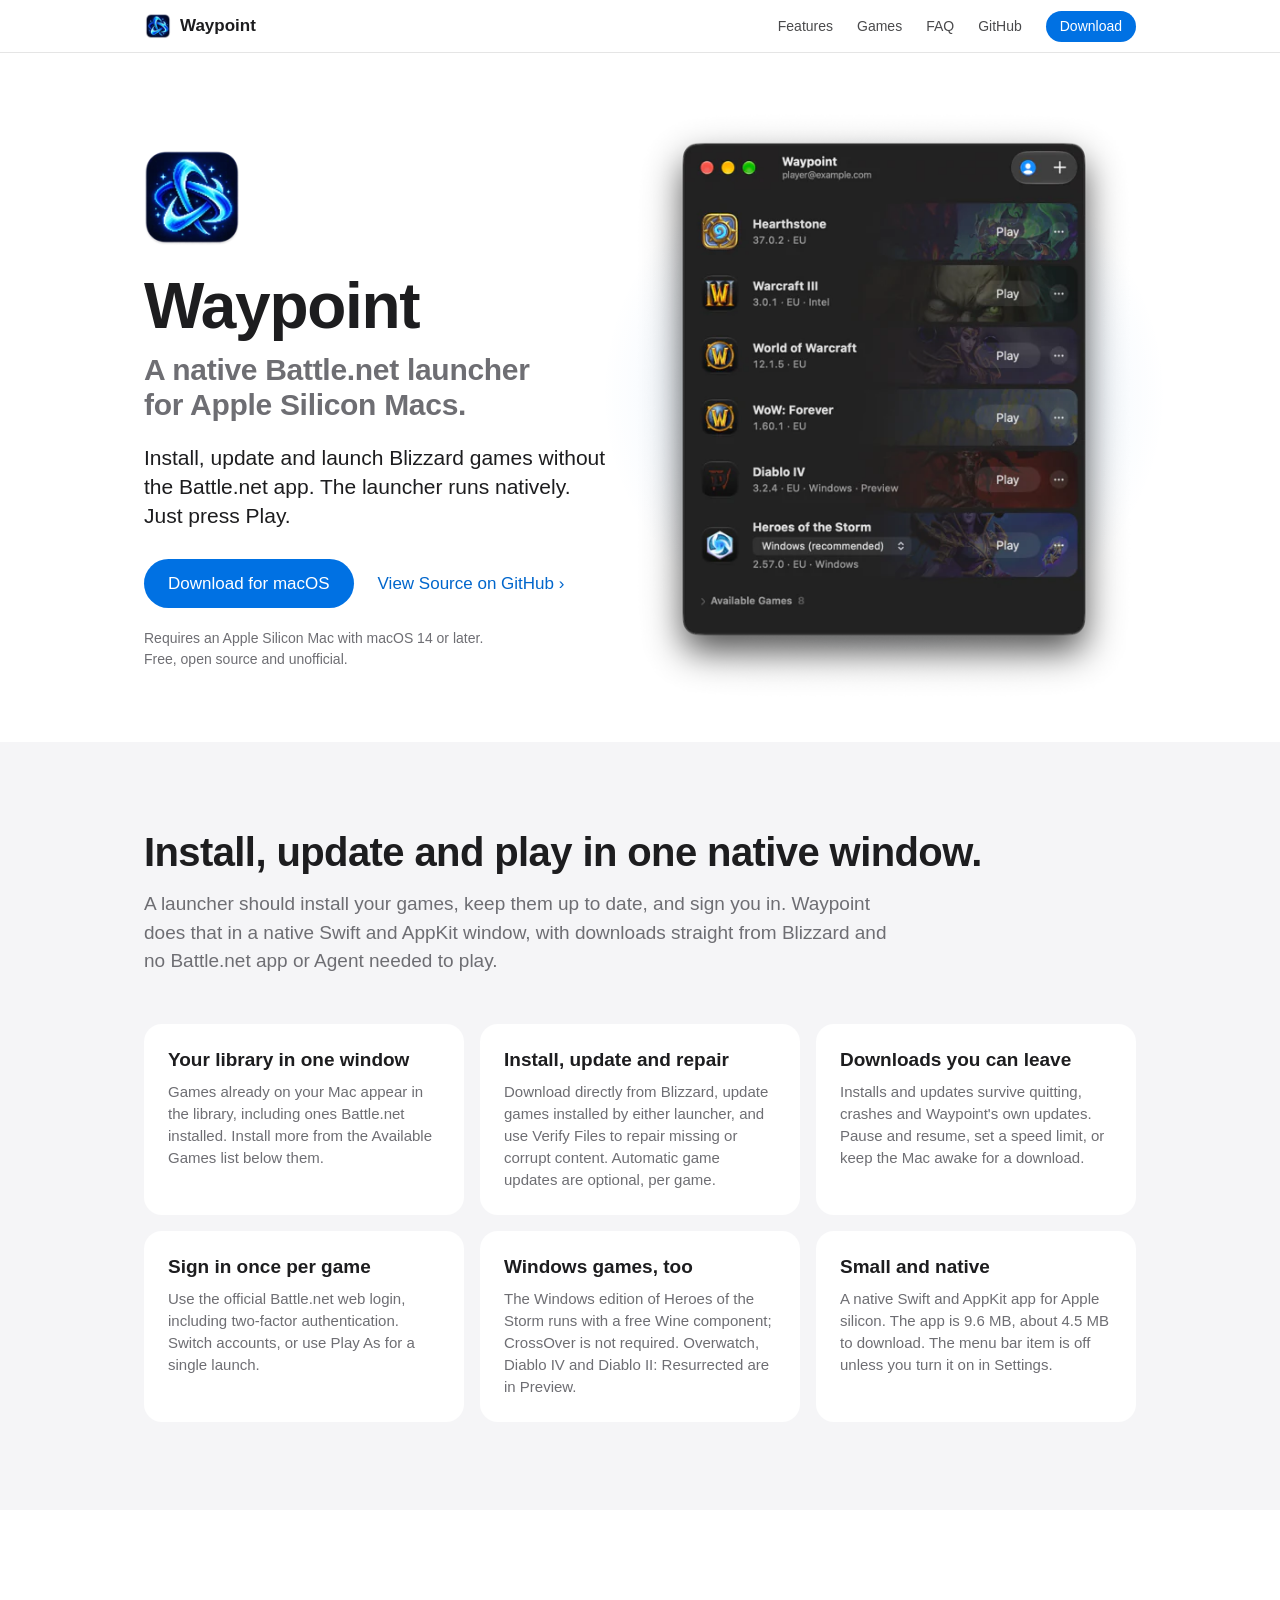
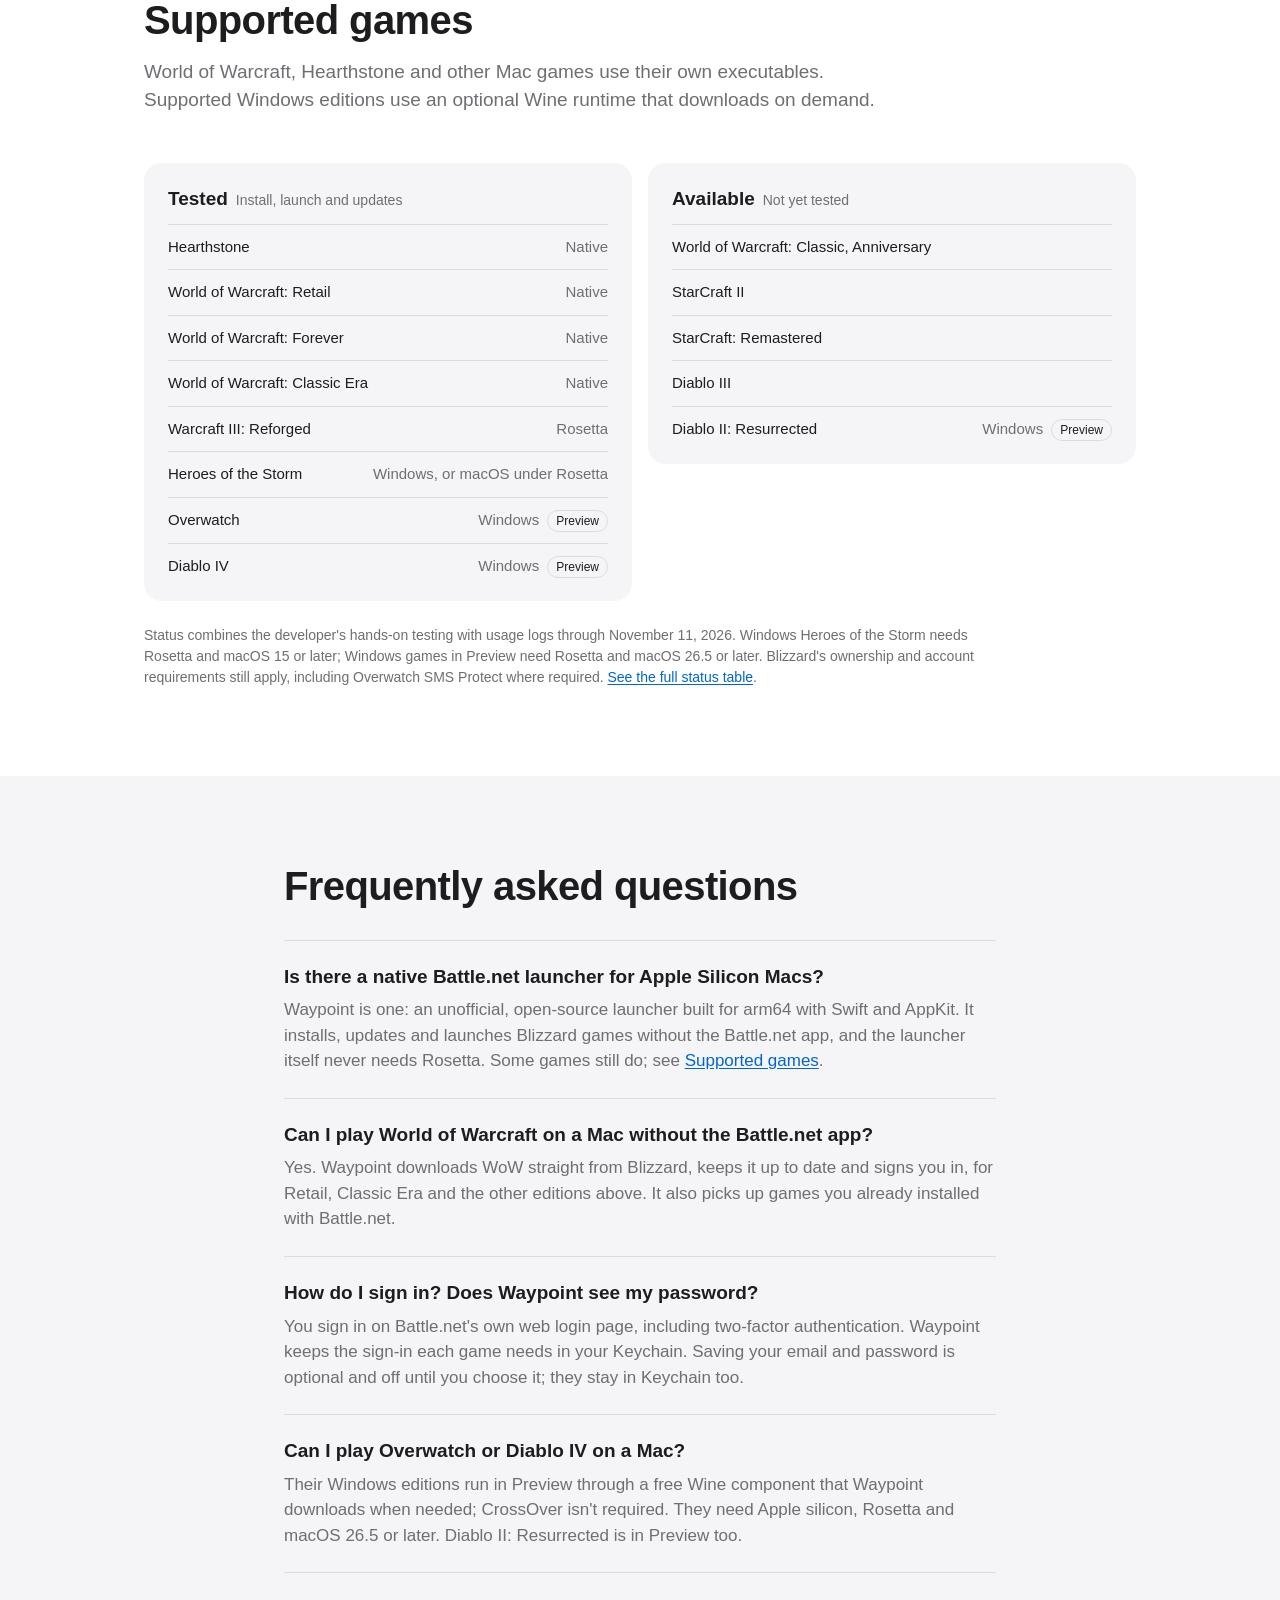
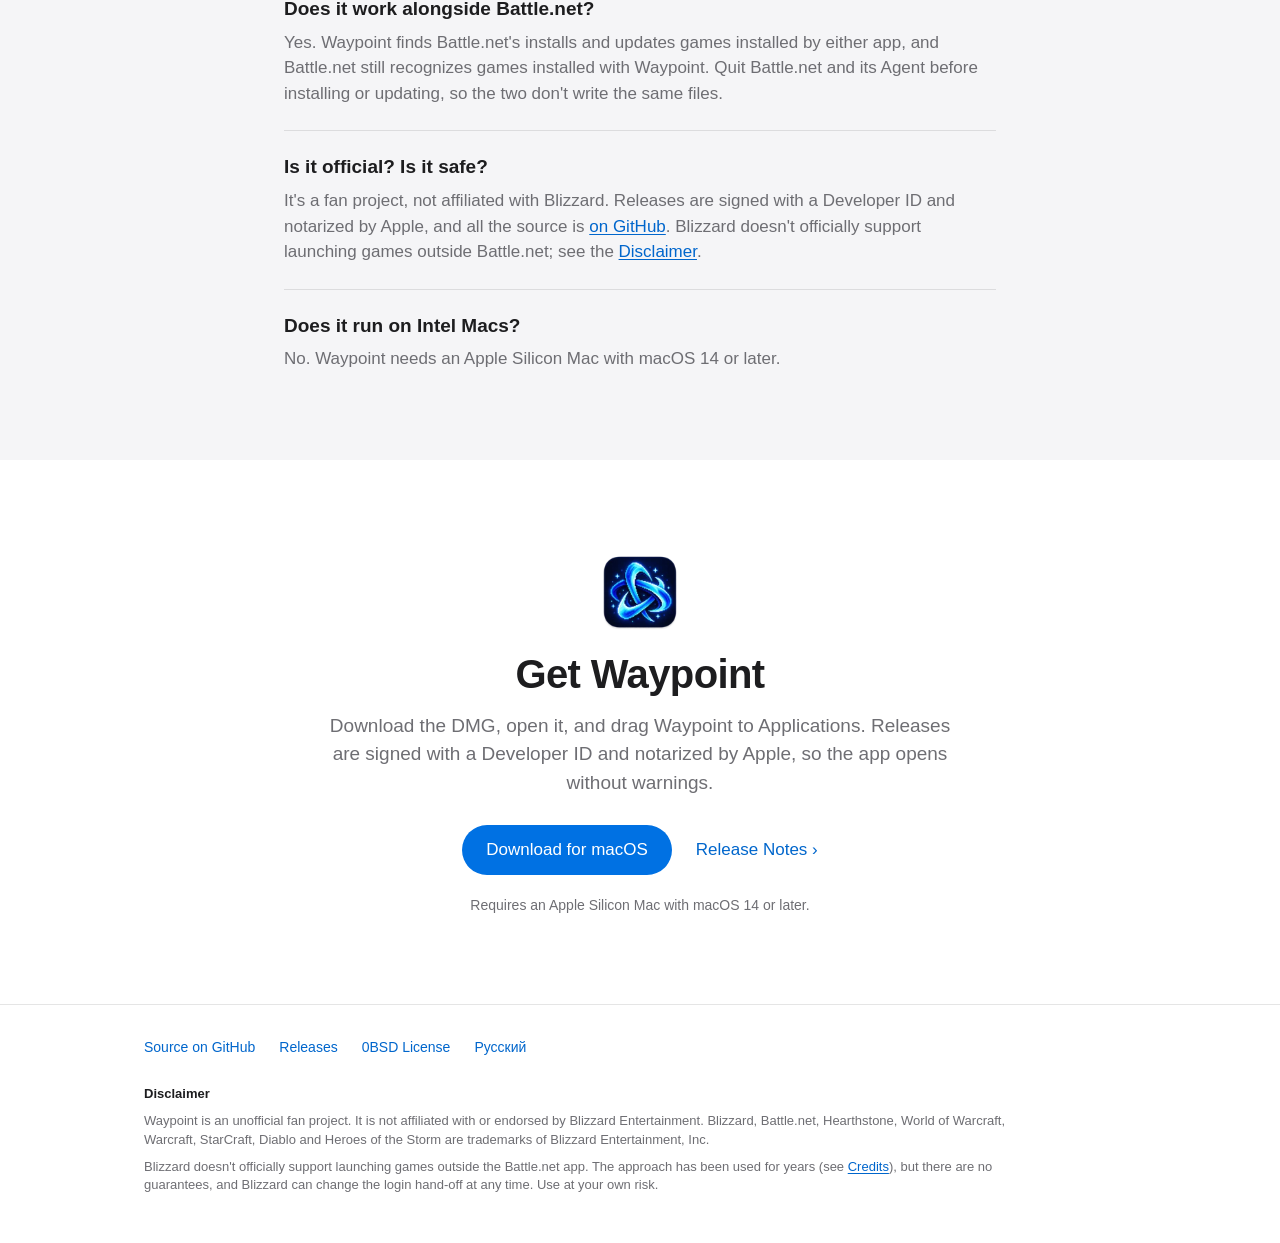
==== site/index.html @ c8919834 "Add a landing page for GitHub Pages A static page in site/ (no JavaScript, no third-party requests) " ====
<!doctype html>
<html lang="en">
<head>
<meta charset="utf-8">
<meta name="viewport" content="width=device-width, initial-scale=1">
<title>Waypoint: Native Battle.net Launcher for Apple Silicon Macs</title>
<meta name="description" content="Unofficial, open-source native Battle.net launcher for Mac. Install, update and play World of Warcraft and more on Apple Silicon without the Battle.net app.">
<link rel="canonical" href="https://wowlocal.github.io/waypoint-launcher/">
<meta name="color-scheme" content="light dark">
<meta name="theme-color" content="#ffffff" media="(prefers-color-scheme: light)">
<meta name="theme-color" content="#000000" media="(prefers-color-scheme: dark)">
<link rel="icon" type="image/png" sizes="64x64" href="favicon.png">
<link rel="apple-touch-icon" href="apple-touch-icon.png">
<link rel="stylesheet" href="style.css">

<meta property="og:type" content="website">
<meta property="og:site_name" content="Waypoint">
<meta property="og:locale" content="en_US">
<meta property="og:url" content="https://wowlocal.github.io/waypoint-launcher/">
<meta property="og:title" content="Waypoint: Native Battle.net Launcher for Apple Silicon Macs">
<meta property="og:description" content="Install, update and play World of Warcraft and other Blizzard games on your Mac without the Battle.net app. Unofficial and open source.">
<meta property="og:image" content="https://wowlocal.github.io/waypoint-launcher/og.jpg">
<meta property="og:image:type" content="image/jpeg">
<meta property="og:image:width" content="1200">
<meta property="og:image:height" content="630">
<meta property="og:image:alt" content="Waypoint, a native Battle.net launcher for Apple Silicon Macs, next to its library window with six installed games">
<meta name="twitter:card" content="summary_large_image">
<meta name="twitter:title" content="Waypoint: Native Battle.net Launcher for Apple Silicon Macs">
<meta name="twitter:description" content="Install, update and play World of Warcraft and other Blizzard games on your Mac without the Battle.net app. Unofficial and open source.">
<meta name="twitter:image" content="https://wowlocal.github.io/waypoint-launcher/og.jpg">
<meta name="twitter:image:alt" content="Waypoint, a native Battle.net launcher for Apple Silicon Macs, next to its library window with six installed games">

<script type="application/ld+json">
{
  "@context": "https://schema.org",
  "@type": "SoftwareApplication",
  "name": "Waypoint",
  "description": "Unofficial, open-source native Battle.net launcher for Apple Silicon Macs. Installs, updates and launches World of Warcraft and other Blizzard games without the Battle.net app.",
  "url": "https://wowlocal.github.io/waypoint-launcher/",
  "applicationCategory": "UtilitiesApplication",
  "operatingSystem": "macOS 14 or later",
  "processorRequirements": "Apple Silicon (arm64)",
  "downloadUrl": "https://github.com/wowlocal/waypoint-launcher/releases/latest",
  "releaseNotes": "https://github.com/wowlocal/waypoint-launcher/releases",
  "image": "https://wowlocal.github.io/waypoint-launcher/og.jpg",
  "screenshot": "https://wowlocal.github.io/waypoint-launcher/img/screenshot-1104.webp",
  "license": "https://github.com/wowlocal/waypoint-launcher/blob/main/LICENSE",
  "sameAs": "https://github.com/wowlocal/waypoint-launcher",
  "isAccessibleForFree": true,
  "offers": {
    "@type": "Offer",
    "price": "0",
    "priceCurrency": "USD"
  }
}
</script>
<script type="application/ld+json">
{
  "@context": "https://schema.org",
  "@type": "FAQPage",
  "mainEntity": [
    {
      "@type": "Question",
      "name": "Is there a native Battle.net launcher for Apple Silicon Macs?",
      "acceptedAnswer": {
        "@type": "Answer",
        "text": "Waypoint is one: an unofficial, open-source launcher built for arm64 with Swift and AppKit. It installs, updates and launches Blizzard games without the Battle.net app, and the launcher itself never needs Rosetta. Some games still do; see Supported games."
      }
    },
    {
      "@type": "Question",
      "name": "Can I play World of Warcraft on a Mac without the Battle.net app?",
      "acceptedAnswer": {
        "@type": "Answer",
        "text": "Yes. Waypoint downloads WoW straight from Blizzard, keeps it up to date and signs you in, for Retail, Classic Era and the other editions above. It also picks up games you already installed with Battle.net."
      }
    },
    {
      "@type": "Question",
      "name": "How do I sign in? Does Waypoint see my password?",
      "acceptedAnswer": {
        "@type": "Answer",
        "text": "You sign in on Battle.net's own web login page, including two-factor authentication. Waypoint keeps the sign-in each game needs in your Keychain. Saving your email and password is optional and off until you choose it; they stay in Keychain too."
      }
    },
    {
      "@type": "Question",
      "name": "Can I play Overwatch or Diablo IV on a Mac?",
      "acceptedAnswer": {
        "@type": "Answer",
        "text": "Their Windows editions run in Preview through a free Wine component that Waypoint downloads when needed; CrossOver isn't required. They need Apple silicon, Rosetta and macOS 26.5 or later. Diablo II: Resurrected is in Preview too."
      }
    },
    {
      "@type": "Question",
      "name": "Does it work alongside Battle.net?",
      "acceptedAnswer": {
        "@type": "Answer",
        "text": "Yes. Waypoint finds Battle.net's installs and updates games installed by either app, and Battle.net still recognizes games installed with Waypoint. Quit Battle.net and its Agent before installing or updating, so the two don't write the same files."
      }
    },
    {
      "@type": "Question",
      "name": "Is it official? Is it safe?",
      "acceptedAnswer": {
        "@type": "Answer",
        "text": "It's a fan project, not affiliated with Blizzard. Releases are signed with a Developer ID and notarized by Apple, and all the source is on GitHub. Blizzard doesn't officially support launching games outside Battle.net; see the Disclaimer."
      }
    },
    {
      "@type": "Question",
      "name": "Does it run on Intel Macs?",
      "acceptedAnswer": {
        "@type": "Answer",
        "text": "No. Waypoint needs an Apple Silicon Mac with macOS 14 or later."
      }
    }
  ]
}
</script>
</head>
<body>
<a class="skip" href="#main">Skip to Content</a>

<header class="bar">
  <div class="wrap bar-inner">
    <a class="brand" href="#top" aria-label="Waypoint, back to top">
      <img src="img/icon-128.webp" width="28" height="28" alt="">
      <span>Waypoint</span>
    </a>
    <nav aria-label="Sections">
      <a href="#features">Features</a>
      <a href="#games">Games</a>
      <a href="#faq">FAQ</a>
      <a href="https://github.com/wowlocal/waypoint-launcher">GitHub</a>
    </nav>
    <a class="button small" href="https://github.com/wowlocal/waypoint-launcher/releases/latest">Download</a>
  </div>
</header>

<main id="main">

<section class="hero" id="top">
  <div class="wrap hero-grid">
    <div class="hero-text">
      <img class="hero-icon" src="img/icon-128.webp" srcset="img/icon-128.webp 1x, img/icon-256.webp 2x" width="112" height="112" alt="Waypoint app icon">
      <h1>
        <span class="h1-name">Waypoint</span>
        <span class="h1-tag">A native Battle.net launcher for Apple Silicon Macs.</span>
      </h1>
      <p class="lead">Install, update and launch Blizzard games without the Battle.net app. The launcher runs natively. Just press Play.</p>
      <p class="cta">
        <a class="button" href="https://github.com/wowlocal/waypoint-launcher/releases/latest">Download for macOS</a>
        <a class="more" href="https://github.com/wowlocal/waypoint-launcher">View Source on GitHub</a>
      </p>
      <p class="fine">Requires an Apple Silicon Mac with macOS 14 or later.<br>Free, open source and unofficial.</p>
    </div>
    <div class="hero-shot">
      <img src="img/screenshot-1104.webp"
           srcset="img/screenshot-552.webp 552w, img/screenshot-1104.webp 1104w"
           sizes="(max-width: 600px) 100vw, 552px"
           width="552" height="650" fetchpriority="high"
           alt="Waypoint library with colorful game icons, artwork and six installed games">
    </div>
  </div>
</section>

<section class="band" id="features" aria-labelledby="features-title">
  <div class="wrap">
    <h2 id="features-title">Install, update and play in one native window.</h2>
    <p class="intro">A launcher should install your games, keep them up to date, and sign you in. Waypoint does that in a native Swift and AppKit window, with downloads straight from Blizzard and no Battle.net app or Agent needed to play.</p>
    <ul class="cards">
      <li>
        <h3>Your library in one window</h3>
        <p>Games already on your Mac appear in the library, including ones Battle.net installed. Install more from the Available Games list below them.</p>
      </li>
      <li>
        <h3>Install, update and repair</h3>
        <p>Download directly from Blizzard, update games installed by either launcher, and use Verify Files to repair missing or corrupt content. Automatic game updates are optional, per game.</p>
      </li>
      <li>
        <h3>Downloads you can leave</h3>
        <p>Installs and updates survive quitting, crashes and Waypoint's own updates. Pause and resume, set a speed limit, or keep the Mac awake for a download.</p>
      </li>
      <li>
        <h3>Sign in once per game</h3>
        <p>Use the official Battle.net web login, including two-factor authentication. Switch accounts, or use Play As for a single launch.</p>
      </li>
      <li>
        <h3>Windows games, too</h3>
        <p>The Windows edition of Heroes of the Storm runs with a free Wine component; CrossOver is not required. Overwatch, Diablo IV and Diablo II: Resurrected are in Preview.</p>
      </li>
      <li>
        <h3>Small and native</h3>
        <p>A native Swift and AppKit app for Apple silicon. The app is 9.6 MB, about 4.5 MB to download. The menu bar item is off unless you turn it on in Settings.</p>
      </li>
    </ul>
  </div>
</section>

<section id="games" aria-labelledby="games-title">
  <div class="wrap">
    <h2 id="games-title">Supported games</h2>
    <p class="intro">World of Warcraft, Hearthstone and other Mac games use their own executables. Supported Windows editions use an optional Wine runtime that downloads on demand.</p>
    <div class="games">
      <div class="panel">
        <div class="panel-head"><h3>Tested</h3><p class="sub">Install, launch and updates</p></div>
        <ul class="rows">
          <li><span>Hearthstone</span><span class="how">Native</span></li>
          <li><span>World of Warcraft: Retail</span><span class="how">Native</span></li>
          <li><span>World of Warcraft: Forever</span><span class="how">Native</span></li>
          <li><span>World of Warcraft: Classic Era</span><span class="how">Native</span></li>
          <li><span>Warcraft III: Reforged</span><span class="how">Rosetta</span></li>
          <li><span>Heroes of the Storm</span><span class="how long">Windows, or macOS under Rosetta</span></li>
          <li><span>Overwatch</span><span class="how">Windows <b class="tag">Preview</b></span></li>
          <li><span>Diablo IV</span><span class="how">Windows <b class="tag">Preview</b></span></li>
        </ul>
      </div>
      <div class="panel">
        <div class="panel-head"><h3>Available</h3><p class="sub">Not yet tested</p></div>
        <ul class="rows">
          <li><span>World of Warcraft: Classic, Anniversary</span></li>
          <li><span>StarCraft II</span></li>
          <li><span>StarCraft: Remastered</span></li>
          <li><span>Diablo III</span></li>
          <li><span>Diablo II: Resurrected</span><span class="how">Windows <b class="tag">Preview</b></span></li>
        </ul>
      </div>
    </div>
    <p class="note">Status combines the developer's hands-on testing with usage logs through November 11, 2026. Windows Heroes of the Storm needs Rosetta and macOS 15 or later; Windows games in Preview need Rosetta and macOS 26.5 or later. Blizzard's ownership and account requirements still apply, including Overwatch SMS Protect where required. <a href="https://github.com/wowlocal/waypoint-launcher#supported-games">See the full status table</a>.</p>
  </div>
</section>

<section class="band" id="faq" aria-labelledby="faq-title">
  <div class="wrap narrow">
    <h2 id="faq-title">Frequently asked questions</h2>
    <div class="faq">
      <div class="qa">
        <h3>Is there a native Battle.net launcher for Apple Silicon Macs?</h3>
        <p>Waypoint is one: an unofficial, open-source launcher built for arm64 with Swift and AppKit. It installs, updates and launches Blizzard games without the Battle.net app, and the launcher itself never needs Rosetta. Some games still do; see <a href="#games">Supported games</a>.</p>
      </div>
      <div class="qa">
        <h3>Can I play World of Warcraft on a Mac without the Battle.net app?</h3>
        <p>Yes. Waypoint downloads WoW straight from Blizzard, keeps it up to date and signs you in, for Retail, Classic Era and the other editions above. It also picks up games you already installed with Battle.net.</p>
      </div>
      <div class="qa">
        <h3>How do I sign in? Does Waypoint see my password?</h3>
        <p>You sign in on Battle.net's own web login page, including two-factor authentication. Waypoint keeps the sign-in each game needs in your Keychain. Saving your email and password is optional and off until you choose it; they stay in Keychain too.</p>
      </div>
      <div class="qa">
        <h3>Can I play Overwatch or Diablo IV on a Mac?</h3>
        <p>Their Windows editions run in Preview through a free Wine component that Waypoint downloads when needed; CrossOver isn't required. They need Apple silicon, Rosetta and macOS 26.5 or later. Diablo II: Resurrected is in Preview too.</p>
      </div>
      <div class="qa">
        <h3>Does it work alongside Battle.net?</h3>
        <p>Yes. Waypoint finds Battle.net's installs and updates games installed by either app, and Battle.net still recognizes games installed with Waypoint. Quit Battle.net and its Agent before installing or updating, so the two don't write the same files.</p>
      </div>
      <div class="qa">
        <h3>Is it official? Is it safe?</h3>
        <p>It's a fan project, not affiliated with Blizzard. Releases are signed with a Developer ID and notarized by Apple, and all the source is <a href="https://github.com/wowlocal/waypoint-launcher">on GitHub</a>. Blizzard doesn't officially support launching games outside Battle.net; see the <a href="#disclaimer">Disclaimer</a>.</p>
      </div>
      <div class="qa">
        <h3>Does it run on Intel Macs?</h3>
        <p>No. Waypoint needs an Apple Silicon Mac with macOS 14 or later.</p>
      </div>
    </div>
  </div>
</section>

<section class="get" id="download" aria-labelledby="download-title">
  <div class="wrap narrow">
    <img src="img/icon-128.webp" srcset="img/icon-128.webp 1x, img/icon-256.webp 2x" width="88" height="88" alt="" loading="lazy">
    <h2 id="download-title">Get Waypoint</h2>
    <p class="intro">Download the DMG, open it, and drag Waypoint to Applications. Releases are signed with a Developer ID and notarized by Apple, so the app opens without warnings.</p>
    <p class="cta">
      <a class="button" href="https://github.com/wowlocal/waypoint-launcher/releases/latest">Download for macOS</a>
      <a class="more" href="https://github.com/wowlocal/waypoint-launcher/releases">Release Notes</a>
    </p>
    <p class="fine">Requires an Apple Silicon Mac with macOS 14 or later.</p>
  </div>
</section>

</main>

<footer>
  <div class="wrap">
    <nav aria-label="Project links">
      <a href="https://github.com/wowlocal/waypoint-launcher">Source on GitHub</a>
      <a href="https://github.com/wowlocal/waypoint-launcher/releases">Releases</a>
      <a href="https://github.com/wowlocal/waypoint-launcher/blob/main/LICENSE">0BSD License</a>
      <a href="https://github.com/wowlocal/waypoint-launcher/blob/main/README.ru.md" lang="ru" hreflang="ru">Русский</a>
    </nav>
    <div id="disclaimer">
      <h2>Disclaimer</h2>
      <p>Waypoint is an unofficial fan project. It is not affiliated with or endorsed by Blizzard Entertainment. Blizzard, Battle.net, Hearthstone, World of Warcraft, Warcraft, StarCraft, Diablo and Heroes of the Storm are trademarks of Blizzard Entertainment, Inc.</p>
      <p>Blizzard doesn't officially support launching games outside the Battle.net app. The approach has been used for years (see <a href="https://github.com/wowlocal/waypoint-launcher#credits">Credits</a>), but there are no guarantees, and Blizzard can change the login hand-off at any time. Use at your own risk.</p>
    </div>
  </div>
</footer>
</body>
</html>
---- site/style.css ----
:root {
  color-scheme: light dark;
  --bg: #fff;
  --band: #f5f5f7;
  --panel: #fff;
  --text: #1d1d1f;
  --muted: #6e6e73;
  --link: #06c;
  --accent: #0071e3;
  --accent-hover: #0068d1;
  --line: rgba(0, 0, 0, .1);
  --bar: rgba(255, 255, 255, .8);
  --glow: rgba(0, 113, 227, .16);
}

@media (prefers-color-scheme: dark) {
  :root {
    --bg: #000;
    --band: #101012;
    --panel: #1c1c1e;
    --text: #f5f5f7;
    --muted: #a1a1a6;
    --link: #2997ff;
    --line: rgba(255, 255, 255, .14);
    --bar: rgba(0, 0, 0, .72);
    --glow: rgba(41, 151, 255, .22);
  }
}

*, *::before, *::after { box-sizing: border-box; }

html {
  -webkit-text-size-adjust: 100%;
  text-size-adjust: 100%;
  scroll-padding-top: 64px;
}

@media (prefers-reduced-motion: no-preference) {
  html { scroll-behavior: smooth; }
}

body {
  margin: 0;
  background: var(--bg);
  color: var(--text);
  font: 17px/1.5 -apple-system, BlinkMacSystemFont, "SF Pro Text", "Helvetica Neue", "Segoe UI", Roboto, Arial, sans-serif;
  -webkit-font-smoothing: antialiased;
}

img { max-width: 100%; height: auto; }

a { color: var(--link); text-decoration: none; }
a:hover { text-decoration: underline; }
a:focus-visible { outline: 2px solid var(--link); outline-offset: 3px; border-radius: 4px; }

h1, h2, h3, p, ul { margin: 0; }
ul { padding: 0; list-style: none; }

.wrap { max-width: 1040px; margin: 0 auto; padding: 0 24px; }
.narrow { max-width: 760px; }

.skip {
  position: absolute; left: 12px; top: -60px; z-index: 20;
  padding: 8px 14px; border-radius: 8px;
  background: var(--panel); border: 1px solid var(--line);
}
.skip:focus { top: 8px; }

/* Buttons */
.button {
  display: inline-block;
  padding: 12px 24px;
  border-radius: 980px;
  background: var(--accent);
  color: #fff;
  font-weight: 500;
  white-space: nowrap;
}
.button:hover { background: var(--accent-hover); text-decoration: none; }
.button:focus-visible { outline-color: var(--accent); border-radius: 980px; }
.button.small { padding: 5px 14px; font-size: 14px; }

.more::after { content: "\00a0\203a"; }

/* Top bar */
.bar {
  position: sticky; top: 0; z-index: 10;
  background: var(--bar);
  -webkit-backdrop-filter: saturate(180%) blur(20px);
  backdrop-filter: saturate(180%) blur(20px);
  border-bottom: 1px solid var(--line);
}
.bar-inner { display: flex; align-items: center; gap: 24px; height: 52px; }
.brand { display: flex; align-items: center; gap: 8px; color: var(--text); font-weight: 600; }
.brand:hover { text-decoration: none; }
.bar nav { display: flex; gap: 24px; margin-left: auto; font-size: 14px; }
.bar nav a { color: var(--text); opacity: .8; }
.bar nav a:hover { opacity: 1; text-decoration: none; }

/* Hero */
.hero { padding: 56px 0 40px; overflow: hidden; }
.hero-grid { display: grid; grid-template-columns: minmax(0, 1fr) minmax(0, 504px); align-items: center; gap: 24px; }
.hero-icon { display: block; margin: 0 0 20px -8px; }
h1 { font-size: 1em; font-weight: inherit; }
.h1-name { display: block; font-size: 64px; line-height: 1.05; font-weight: 700; letter-spacing: -.02em; }
.h1-tag { display: block; margin-top: 12px; font-size: 30px; line-height: 1.17; font-weight: 600; letter-spacing: -.01em; color: var(--muted); text-wrap: balance; }
.lead { margin-top: 20px; font-size: 21px; line-height: 1.4; max-width: 26em; text-wrap: pretty; }
.cta { margin-top: 28px; display: flex; flex-wrap: wrap; align-items: center; gap: 12px 24px; }
.fine { margin-top: 20px; font-size: 14px; color: var(--muted); }
.hero-shot { position: relative; isolation: isolate; }
.hero-shot::before {
  content: ""; position: absolute; inset: 4% -6% 8%; z-index: -1;
  background: radial-gradient(closest-side, var(--glow), transparent);
}
.hero-shot img { display: block; margin: 0 auto; }

/* Sections */
section { padding: 88px 0; }
.band { background: var(--band); }
h2 { font-size: 40px; line-height: 1.1; font-weight: 700; letter-spacing: -.015em; text-wrap: balance; }
.intro { margin-top: 16px; max-width: 40em; font-size: 19px; color: var(--muted); text-wrap: pretty; }
h3 { font-size: 19px; line-height: 1.3; font-weight: 600; }

/* Features */
.cards { margin-top: 48px; display: grid; grid-template-columns: repeat(3, 1fr); gap: 16px; }
.cards li { background: var(--panel); border-radius: 18px; padding: 24px; }
.cards p { margin-top: 8px; font-size: 15px; line-height: 1.47; color: var(--muted); }

/* Games */
.games { margin-top: 48px; display: grid; grid-template-columns: 1fr 1fr; gap: 16px; align-items: start; }
.panel { background: var(--band); border-radius: 18px; padding: 24px 24px 12px; }
.panel-head { display: flex; flex-wrap: wrap; align-items: baseline; gap: 0 8px; }
.sub { font-size: 14px; color: var(--muted); }
.rows { margin-top: 12px; font-size: 15px; }
.rows li { display: flex; justify-content: space-between; align-items: baseline; gap: 16px; padding: 11px 0; border-top: 1px solid var(--line); }
.how { color: var(--muted); text-align: right; white-space: nowrap; }
.how.long { white-space: normal; }
.tag {
  display: inline-block; margin-left: 4px; padding: 1px 8px;
  border: 1px solid var(--line); border-radius: 980px;
  font-size: 12px; font-weight: 500; color: var(--text);
}
.note { margin-top: 24px; font-size: 14px; color: var(--muted); max-width: 62em; }
/* Links inside muted text need more than color to stand out. */
.note a, .qa p a, footer p a { text-decoration: underline; text-underline-offset: 2px; }

/* FAQ */
.faq { margin-top: 32px; }
.qa { padding: 24px 0; border-top: 1px solid var(--line); }
.qa:last-child { padding-bottom: 0; }
.qa p { margin-top: 8px; color: var(--muted); }

/* Download */
.get { text-align: center; }
.get img { display: block; margin: 0 auto 16px; }
.get .intro { margin-left: auto; margin-right: auto; }
.get .cta { justify-content: center; }

/* Footer */
footer { border-top: 1px solid var(--line); padding: 32px 0 48px; font-size: 13px; line-height: 1.45; color: var(--muted); }
footer nav { display: flex; flex-wrap: wrap; gap: 8px 24px; font-size: 14px; }
footer h2 { margin-top: 28px; font-size: 13px; line-height: 1.45; font-weight: 600; letter-spacing: 0; color: var(--text); }
footer p { margin-top: 8px; max-width: 70em; }

@media (max-width: 900px) {
  .hero { padding-top: 40px; }
  .hero-grid { grid-template-columns: 1fr; text-align: center; gap: 16px; }
  .hero-icon { margin: 0 auto 16px; }
  .lead { margin-left: auto; margin-right: auto; }
  .hero .cta { justify-content: center; }
  .cards { grid-template-columns: 1fr 1fr; }
}

@media (max-width: 640px) {
  .wrap { padding: 0 20px; }
  .bar nav { display: none; }
  .bar .button { margin-left: auto; }
  section { padding: 64px 0; }
  .hero { padding-bottom: 16px; }
  .h1-name { font-size: 48px; }
  .h1-tag { font-size: 24px; }
  .lead { font-size: 19px; }
  h2 { font-size: 30px; }
  .intro { font-size: 17px; }
  .cards, .games { grid-template-columns: 1fr; margin-top: 32px; }
  /* The screenshot has a transparent margin around the window; let it bleed. */
  .hero-shot { margin: 0 -20px; }
}
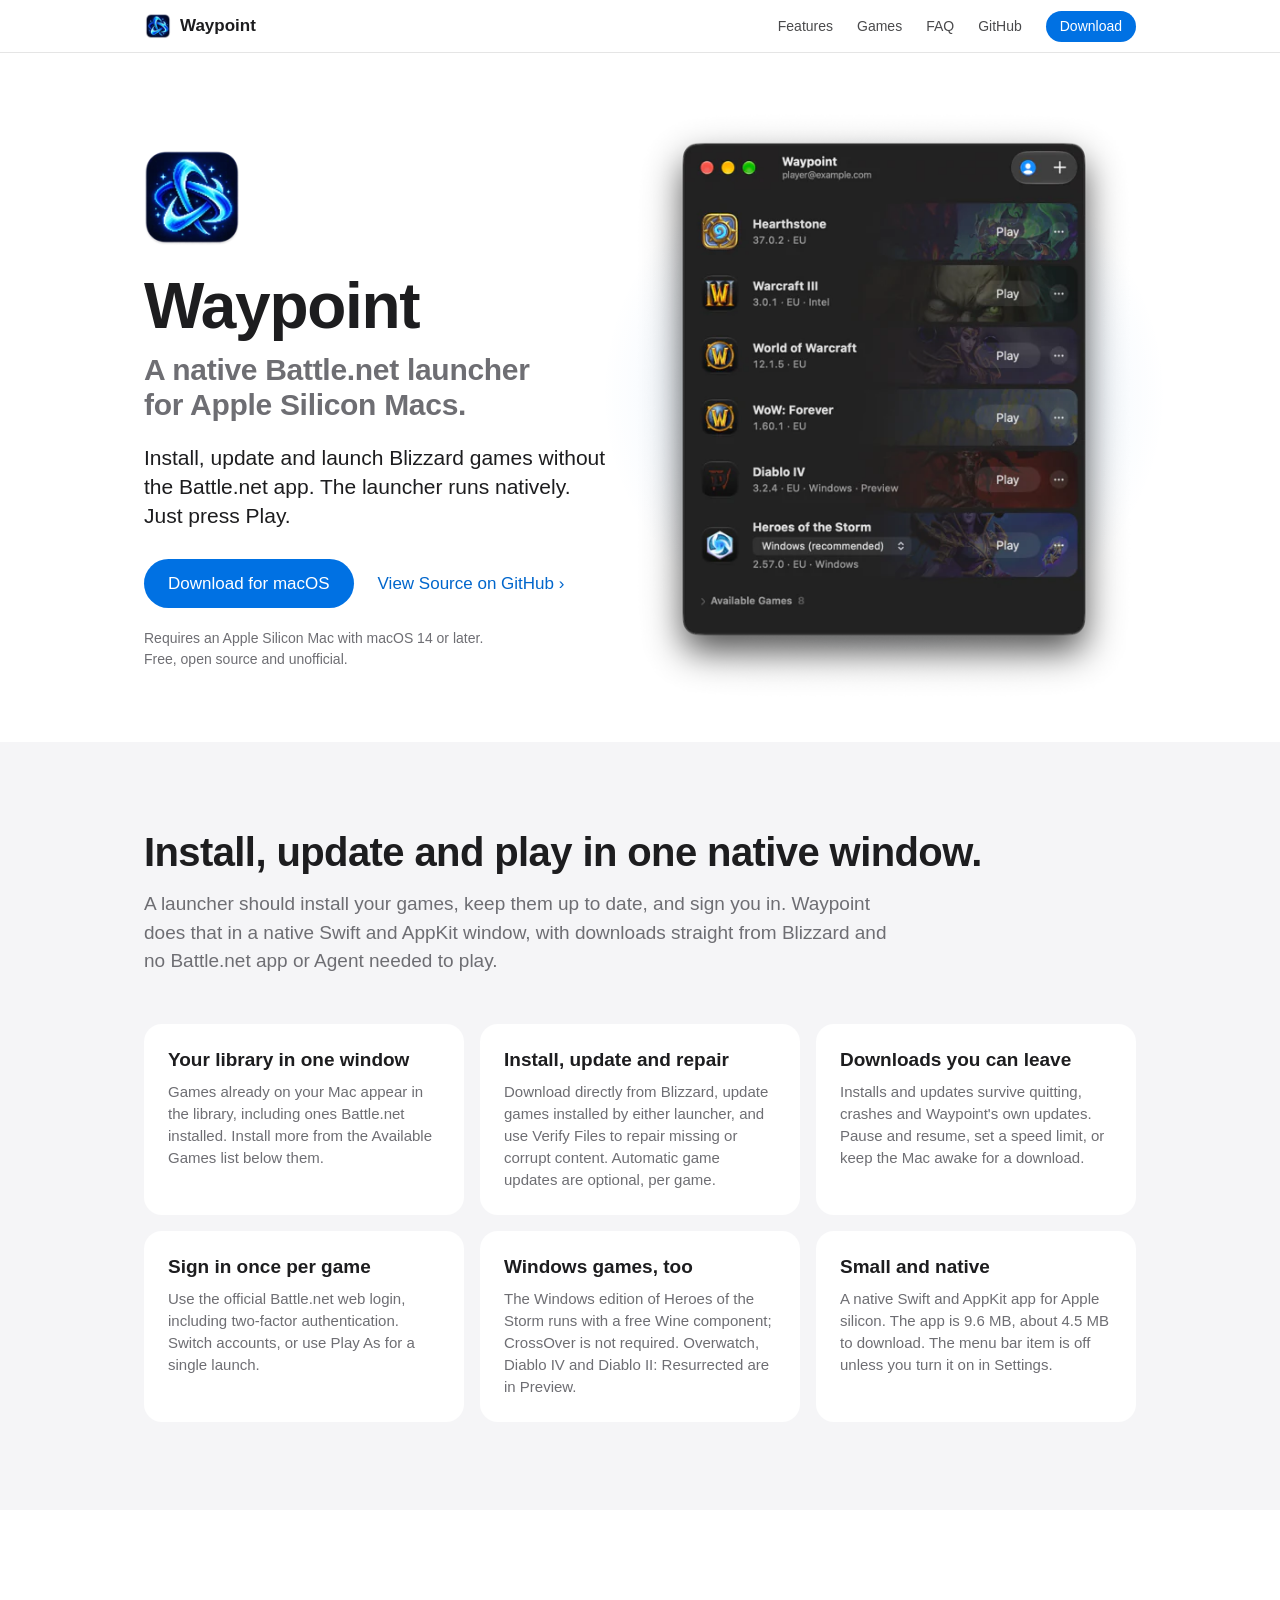
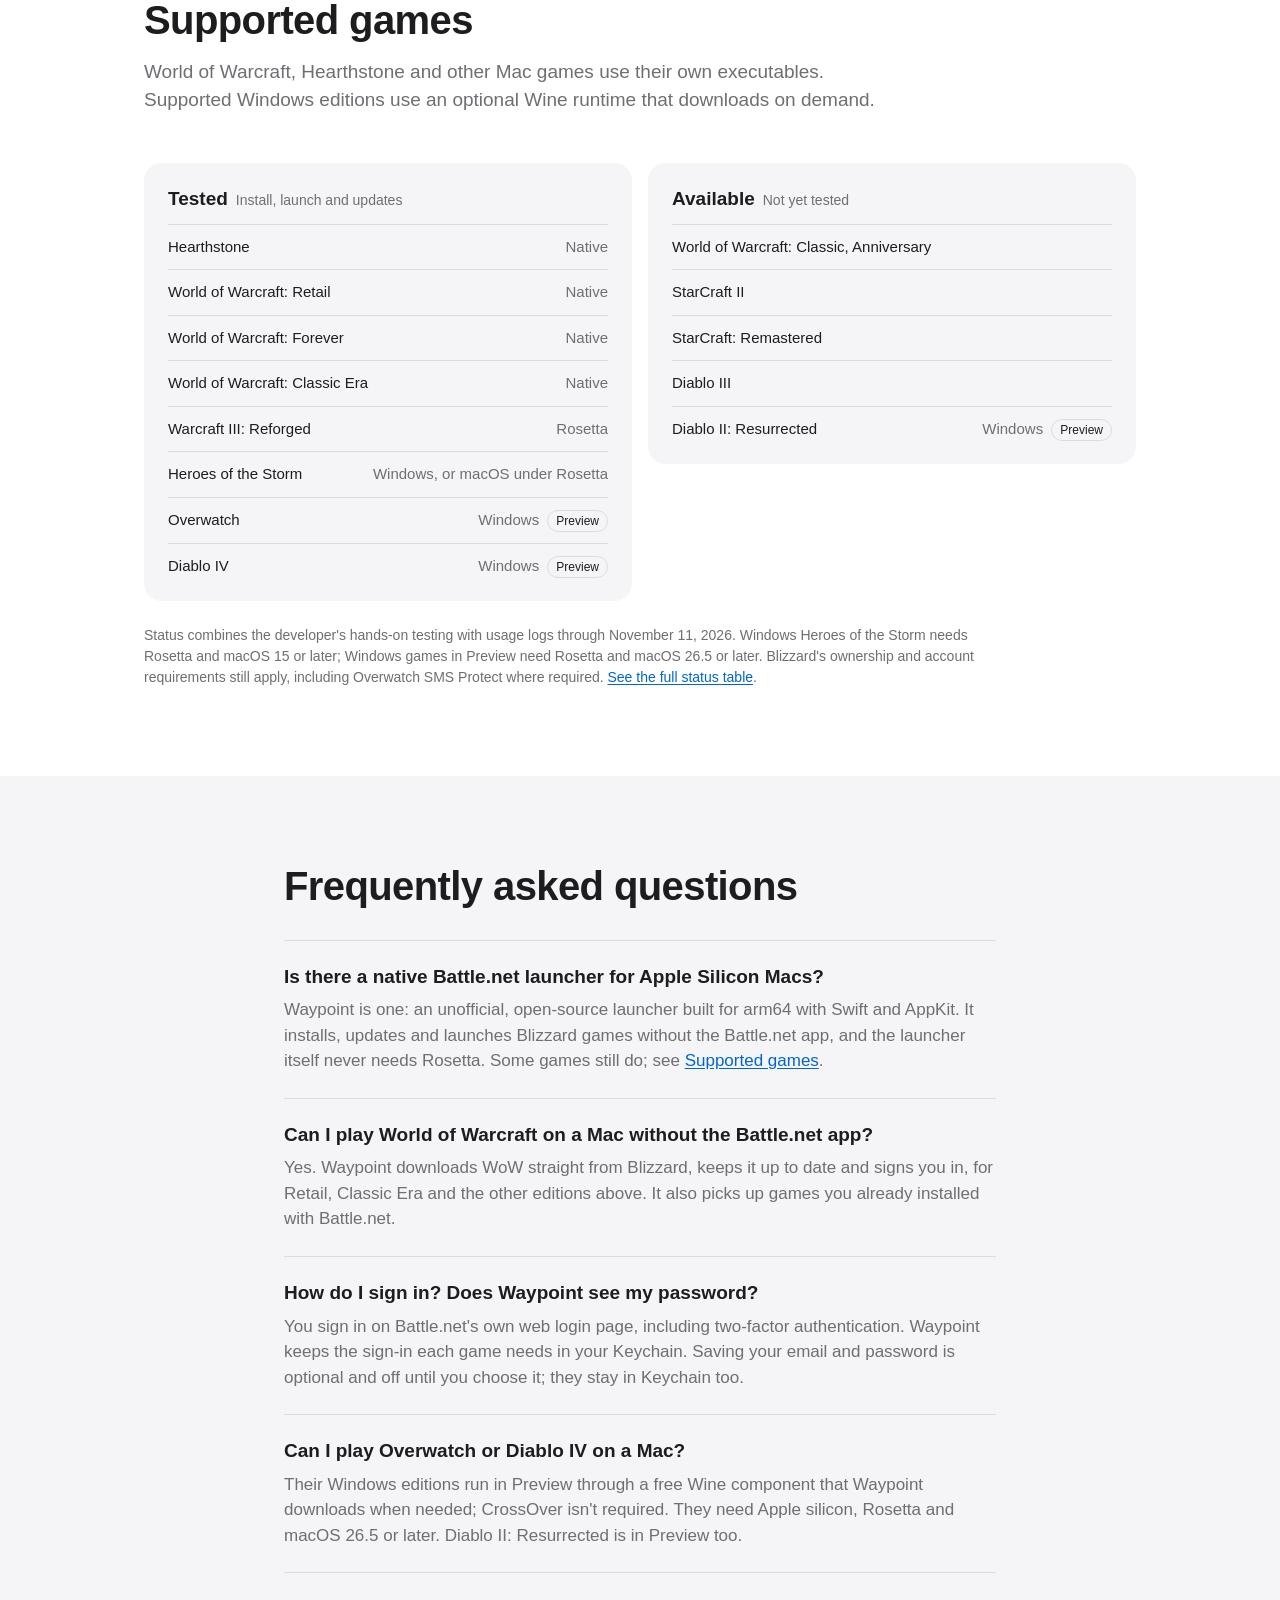
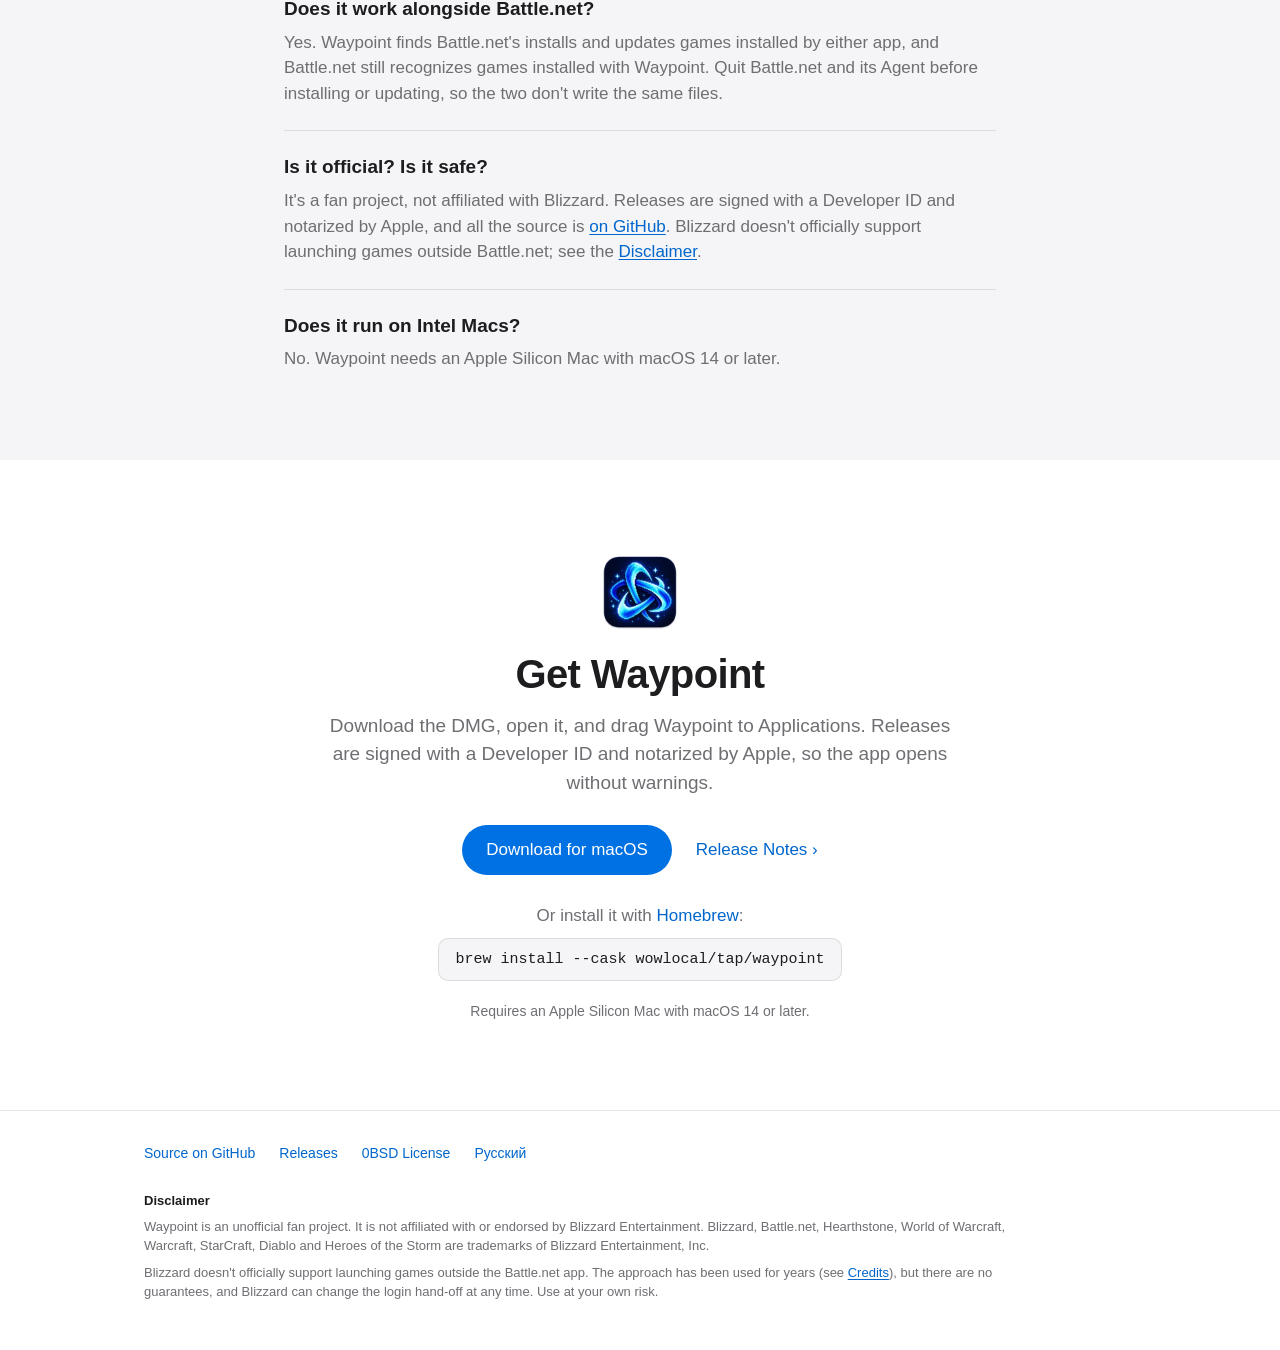
==== commit 7a42114a: "Add a Homebrew install option and update the cask on release brew install --cask wowlocal/tap/waypoi" ====
--- a/site/index.html
+++ b/site/index.html
@@ -3,6 +3,7 @@
 <head>
 <meta charset="utf-8">
 <meta name="viewport" content="width=device-width, initial-scale=1">
+<meta name="google-site-verification" content="Ie5BNMDAED6NF6Rlnqcfi1gz5h43GrRwNFic36ufSX8">
 <title>Waypoint: Native Battle.net Launcher for Apple Silicon Macs</title>
 <meta name="description" content="Unofficial, open-source native Battle.net launcher for Mac. Install, update and play World of Warcraft and more on Apple Silicon without the Battle.net app.">
 <link rel="canonical" href="https://wowlocal.github.io/waypoint-launcher/">
@@ -276,6 +277,8 @@
       <a class="button" href="https://github.com/wowlocal/waypoint-launcher/releases/latest">Download for macOS</a>
       <a class="more" href="https://github.com/wowlocal/waypoint-launcher/releases">Release Notes</a>
     </p>
+    <p class="brew">Or install it with <a href="https://brew.sh">Homebrew</a>:</p>
+    <pre class="command"><code>brew install --cask wowlocal/tap/waypoint</code></pre>
     <p class="fine">Requires an Apple Silicon Mac with macOS 14 or later.</p>
   </div>
 </section>
--- a/site/style.css
+++ b/site/style.css
@@ -155,6 +155,9 @@
 .get img { display: block; margin: 0 auto 16px; }
 .get .intro { margin-left: auto; margin-right: auto; }
 .get .cta { justify-content: center; }
+.brew { margin-top: 28px; color: var(--muted); }
+.command { display: inline-block; max-width: 100%; margin: 10px 0 0; padding: 10px 16px; white-space: pre-wrap; overflow-wrap: anywhere; text-align: left; background: var(--band); border: 1px solid var(--line); border-radius: 10px; font: 15px/1.4 ui-monospace, "SF Mono", Menlo, monospace; color: var(--text); user-select: all; -webkit-user-select: all; }
+.command code { font: inherit; }
 
 /* Footer */
 footer { border-top: 1px solid var(--line); padding: 32px 0 48px; font-size: 13px; line-height: 1.45; color: var(--muted); }
